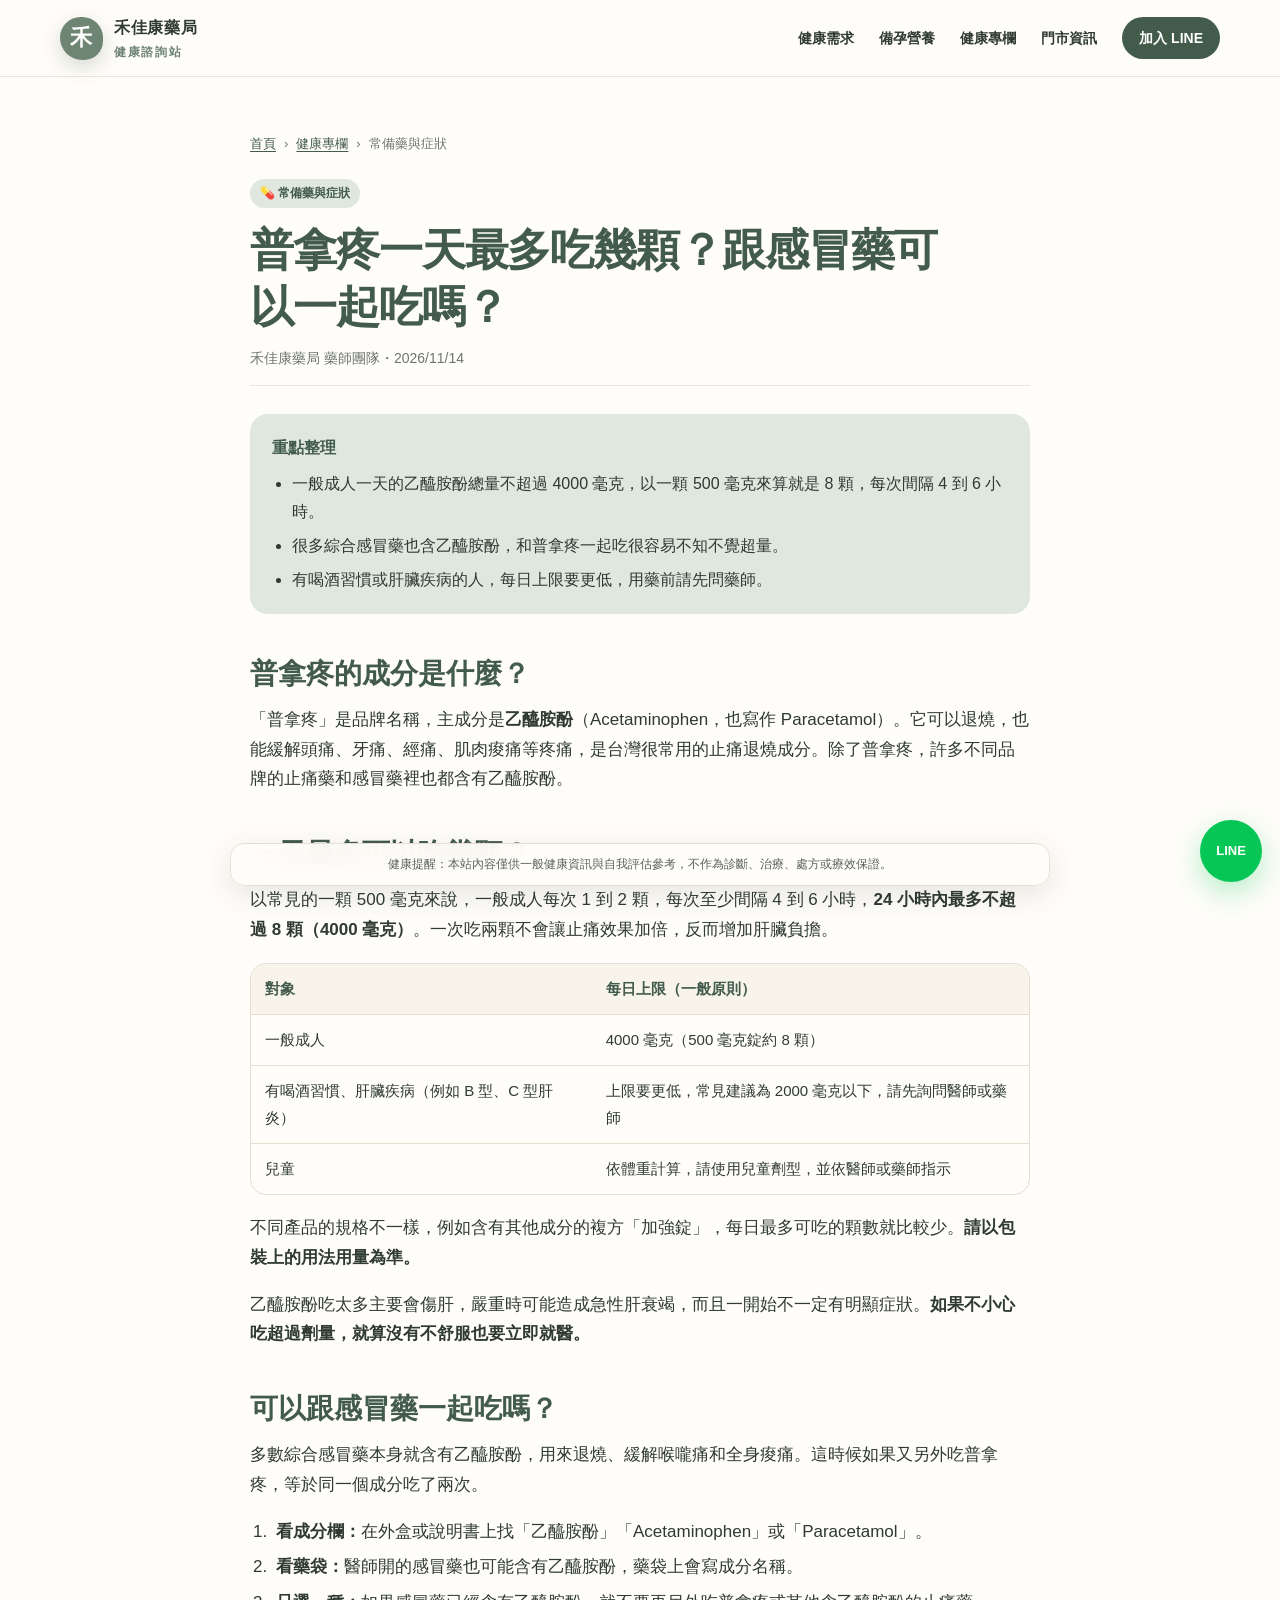
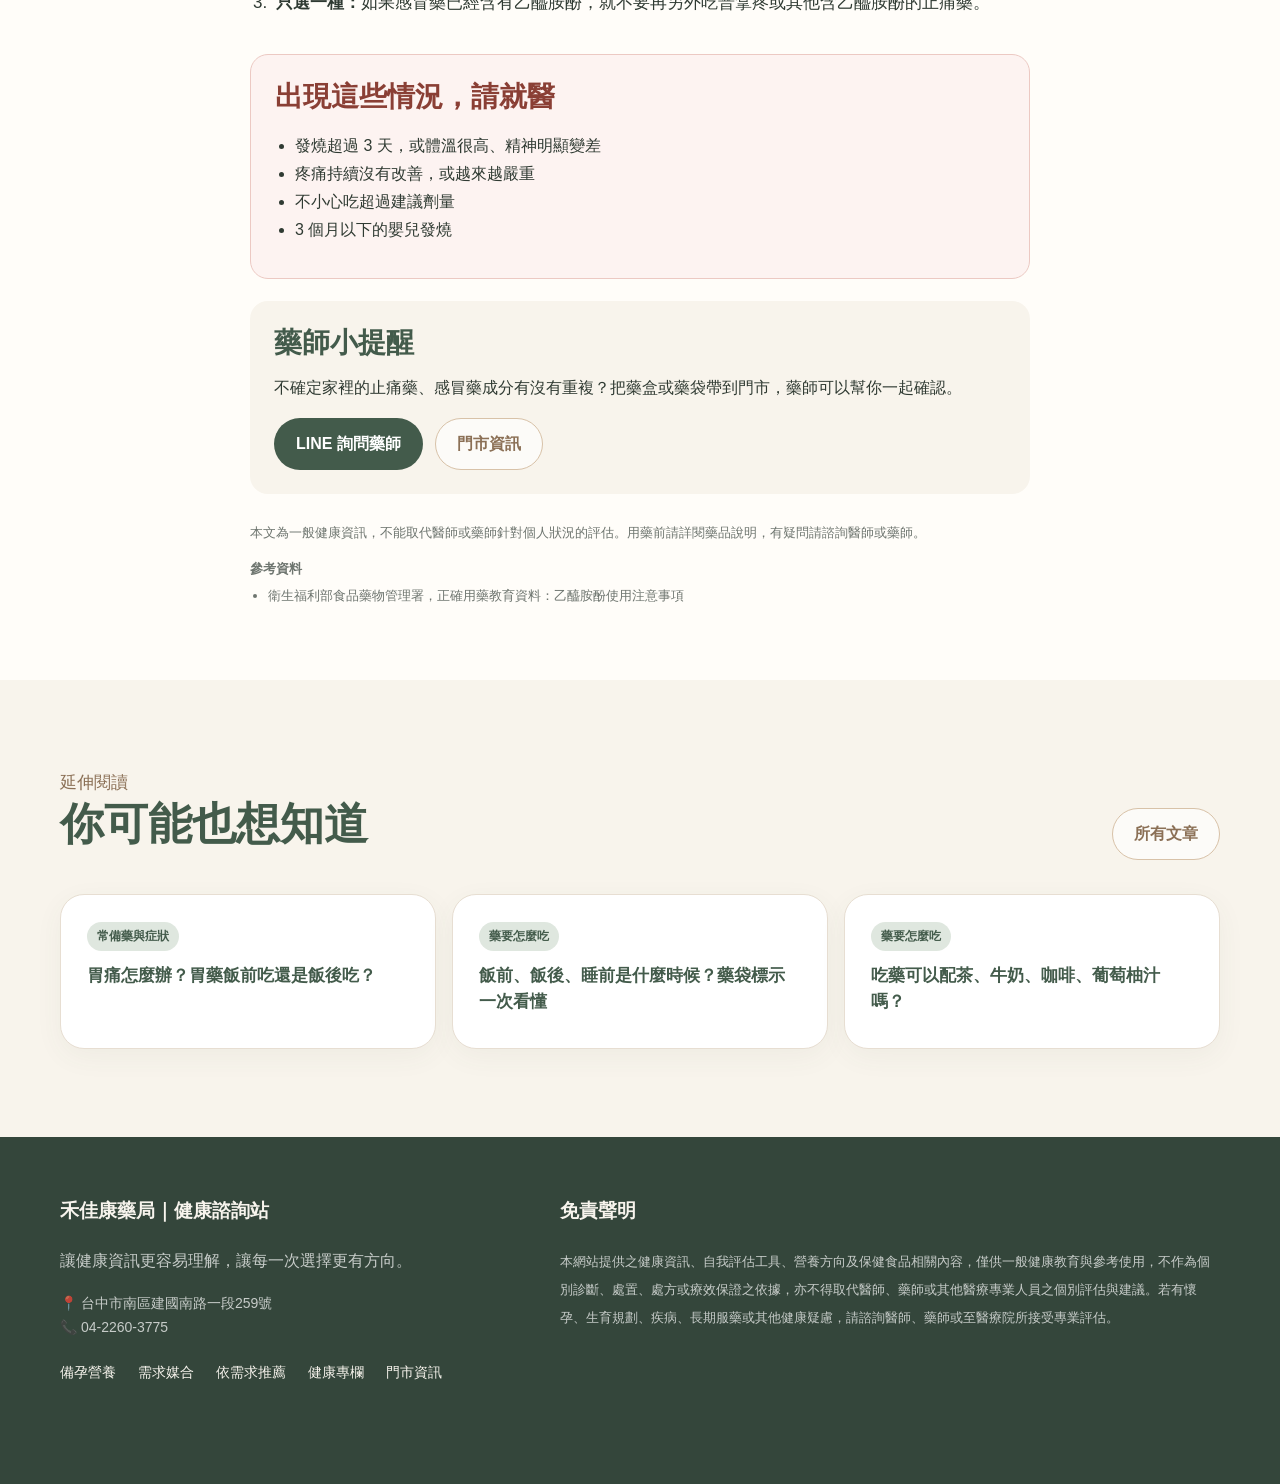
==== article-acetaminophen.html @ c3a97b8a "feat: add first six health column articles Co-Authored-By: Claude Opus 5.5 <noreply@anthropic.com> C" ====
<!doctype html>
<html lang="zh-Hant">
<head>
  <meta charset="utf-8">
  <meta name="viewport" content="width=device-width, initial-scale=1">
  <meta name="description" content="普拿疼的主成分是乙醯胺酚，成人一天最多 4000 毫克。藥師說明一天能吃幾顆、要間隔多久，以及為什麼不要和綜合感冒藥一起吃。">
  <meta name="theme-color" content="#435b4b">
  <meta property="og:type" content="article">
  <meta property="og:title" content="普拿疼一天最多吃幾顆？跟感冒藥可以一起吃嗎？">
  <meta property="og:description" content="普拿疼的主成分是乙醯胺酚，成人一天最多 4000 毫克。藥師說明一天能吃幾顆、要間隔多久，以及為什麼不要和綜合感冒藥一起吃。">
  <title>普拿疼一天最多吃幾顆？跟感冒藥可以一起吃嗎？｜禾佳康藥局健康專欄</title>
  <link rel="stylesheet" href="./assets/css/style.css?v=20261114-3">
  <script src="./assets/js/main.js?v=20261114-1" defer></script>
  <script type="application/ld+json">{"@context": "https://schema.org", "@type": "Article", "headline": "普拿疼一天最多吃幾顆？跟感冒藥可以一起吃嗎？", "description": "普拿疼的主成分是乙醯胺酚，成人一天最多 4000 毫克。藥師說明一天能吃幾顆、要間隔多久，以及為什麼不要和綜合感冒藥一起吃。", "datePublished": "2026-11-14", "dateModified": "2026-11-14", "inLanguage": "zh-Hant-TW", "author": {"@type": "Organization", "name": "禾佳康藥局 藥師團隊"}, "publisher": {"@type": "Organization", "name": "禾佳康藥局"}}</script>
</head>
<body>
  <a class="skip-link" href="#main">跳至主要內容</a>
  <header>
    <div class="wrap nav">
      <a class="brand" href="./index.html" aria-label="禾佳康藥局健康諮詢站首頁">
        <span class="logo" aria-hidden="true">禾</span>
        <span>禾佳康藥局<small>健康諮詢站</small></span>
      </a>
      <button class="menu-toggle" type="button" aria-expanded="false" aria-controls="site-nav" aria-label="開啟選單">☰</button>
      <nav class="navlinks" id="site-nav" aria-label="主要選單">
        <a href="./index.html#needs">健康需求</a>
        <a href="./fertility.html">備孕營養</a>
        <a href="./articles.html">健康專欄</a>
        <a href="./store.html">門市資訊</a>
        <a class="navbtn" href="https://lin.ee/Olm3eqO" target="_blank" rel="noopener">加入 LINE</a>
      </nav>
    </div>
  </header>

  <main id="main">
    <article class="article">
      <div class="wrap article-wrap">
        <nav class="breadcrumb" aria-label="導覽路徑"><a href="./index.html">首頁</a><span aria-hidden="true">›</span><a href="./articles.html">健康專欄</a><span aria-hidden="true">›</span><span>常備藥與症狀</span></nav>
        <header class="article-head">
          <span class="badge">💊 常備藥與症狀</span>
          <h1>普拿疼一天最多吃幾顆？跟感冒藥可以一起吃嗎？</h1>
          <p class="byline">禾佳康藥局 藥師團隊・<time datetime="2026-11-14">2026/11/14</time></p>
        </header>

        <div class="key-points" role="note">
          <strong>重點整理</strong>
          <ul><li>一般成人一天的乙醯胺酚總量不超過 4000 毫克，以一顆 500 毫克來算就是 8 顆，每次間隔 4 到 6 小時。</li><li>很多綜合感冒藥也含乙醯胺酚，和普拿疼一起吃很容易不知不覺超量。</li><li>有喝酒習慣或肝臟疾病的人，每日上限要更低，用藥前請先問藥師。</li></ul>
        </div>

        <div class="article-body">
<h2>普拿疼的成分是什麼？</h2>
<p>「普拿疼」是品牌名稱，主成分是<strong>乙醯胺酚</strong>（Acetaminophen，也寫作 Paracetamol）。它可以退燒，也能緩解頭痛、牙痛、經痛、肌肉痠痛等疼痛，是台灣很常用的止痛退燒成分。除了普拿疼，許多不同品牌的止痛藥和感冒藥裡也都含有乙醯胺酚。</p>

<h2>一天最多可以吃幾顆？</h2>
<p>以常見的一顆 500 毫克來說，一般成人每次 1 到 2 顆，每次至少間隔 4 到 6 小時，<strong>24 小時內最多不超過 8 顆（4000 毫克）</strong>。一次吃兩顆不會讓止痛效果加倍，反而增加肝臟負擔。</p>
<div class="table-wrap"><table>
<thead><tr><th scope="col">對象</th><th scope="col">每日上限（一般原則）</th></tr></thead>
<tbody>
<tr><td>一般成人</td><td>4000 毫克（500 毫克錠約 8 顆）</td></tr>
<tr><td>有喝酒習慣、肝臟疾病（例如 B 型、C 型肝炎）</td><td>上限要更低，常見建議為 2000 毫克以下，請先詢問醫師或藥師</td></tr>
<tr><td>兒童</td><td>依體重計算，請使用兒童劑型，並依醫師或藥師指示</td></tr>
</tbody></table></div>
<p>不同產品的規格不一樣，例如含有其他成分的複方「加強錠」，每日最多可吃的顆數就比較少。<strong>請以包裝上的用法用量為準。</strong></p>
<p>乙醯胺酚吃太多主要會傷肝，嚴重時可能造成急性肝衰竭，而且一開始不一定有明顯症狀。<strong>如果不小心吃超過劑量，就算沒有不舒服也要立即就醫。</strong></p>

<h2>可以跟感冒藥一起吃嗎？</h2>
<p>多數綜合感冒藥本身就含有乙醯胺酚，用來退燒、緩解喉嚨痛和全身痠痛。這時候如果又另外吃普拿疼，等於同一個成分吃了兩次。</p>
<ol class="steps">
<li><strong>看成分欄：</strong>在外盒或說明書上找「乙醯胺酚」「Acetaminophen」或「Paracetamol」。</li>
<li><strong>看藥袋：</strong>醫師開的感冒藥也可能含有乙醯胺酚，藥袋上會寫成分名稱。</li>
<li><strong>只選一種：</strong>如果感冒藥已經含有乙醯胺酚，就不要再另外吃普拿疼或其他含乙醯胺酚的止痛藥。</li>
</ol>
</div>

        <div class="doctor-box">
          <h2>出現這些情況，請就醫</h2>
          <ul><li>發燒超過 3 天，或體溫很高、精神明顯變差</li><li>疼痛持續沒有改善，或越來越嚴重</li><li>不小心吃超過建議劑量</li><li>3 個月以下的嬰兒發燒</li></ul>
        </div>

        <div class="tip-box">
          <h2>藥師小提醒</h2>
          <p>不確定家裡的止痛藥、感冒藥成分有沒有重複？把藥盒或藥袋帶到門市，藥師可以幫你一起確認。</p>
          <div class="cta"><a class="btn btn-line" href="https://lin.ee/Olm3eqO" target="_blank" rel="noopener">LINE 詢問藥師</a><a class="btn btn-soft" href="./store.html">門市資訊</a></div>
        </div>

        <p class="article-disclaimer">本文為一般健康資訊，不能取代醫師或藥師針對個人狀況的評估。用藥前請詳閱藥品說明，有疑問請諮詢醫師或藥師。</p>
        <div class="refs"><strong>參考資料</strong><ul><li>衛生福利部食品藥物管理署，正確用藥教育資料：乙醯胺酚使用注意事項</li></ul></div>
      </div>
    </article>

    <section class="alt">
      <div class="wrap">
        <div class="section-head"><div><span class="section-index">延伸閱讀</span><h2>你可能也想知道</h2></div><a class="btn btn-soft" href="./articles.html">所有文章</a></div>
        <div class="related-grid"><a class="card related-card" href="./article-stomach-medicine.html"><span class="badge">常備藥與症狀</span><h3>胃痛怎麼辦？胃藥飯前吃還是飯後吃？</h3></a><a class="card related-card" href="./article-medication-timing.html"><span class="badge">藥要怎麼吃</span><h3>飯前、飯後、睡前是什麼時候？藥袋標示一次看懂</h3></a><a class="card related-card" href="./article-drug-drinks.html"><span class="badge">藥要怎麼吃</span><h3>吃藥可以配茶、牛奶、咖啡、葡萄柚汁嗎？</h3></a></div>
      </div>
    </section>
  </main>

  <footer class="footer">
    <div class="wrap footer-grid">
      <div><h3>禾佳康藥局｜健康諮詢站</h3><p>讓健康資訊更容易理解，讓每一次選擇更有方向。</p><p class="footer-store">📍 台中市南區建國南路一段259號<br>📞 <a href="tel:+886422603775">04-2260-3775</a></p><div class="footer-links"><a href="./fertility.html">備孕營養</a><a href="./matching.html">需求媒合</a><a href="./products.html">依需求推薦</a><a href="./articles.html">健康專欄</a><a href="./store.html">門市資訊</a></div></div>
      <div><h3>免責聲明</h3><small>本網站提供之健康資訊、自我評估工具、營養方向及保健食品相關內容，僅供一般健康教育與參考使用，不作為個別診斷、處置、處方或療效保證之依據，亦不得取代醫師、藥師或其他醫療專業人員之個別評估與建議。若有懷孕、生育規劃、疾病、長期服藥或其他健康疑慮，請諮詢醫師、藥師或至醫療院所接受專業評估。</small></div>
    </div>
  </footer>

  <div class="fixed-disclaimer" role="note">健康提醒：本站內容僅供一般健康資訊與自我評估參考，不作為診斷、治療、處方或療效保證。</div>
  <a class="floating" href="https://lin.ee/Olm3eqO" target="_blank" rel="noopener" aria-label="加入禾佳康 LINE 官方帳號">LINE</a>
</body>
</html>
---- assets/css/style.css ----
:root {
  --cream: #f8f4ec;
  --paper: #fffdf9;
  --tea: #d8c2a8;
  --tea-dark: #8b7056;
  --green: #6f8574;
  --green-dark: #435b4b;
  --green-soft: #dfe7df;
  --ink: #2f3a32;
  --muted: #6e756f;
  --line: #e7ded2;
  --white: #fff;
  --shadow: 0 18px 50px rgba(67, 91, 75, .10);
  --radius: 24px;
  --content: 1160px;
}

* { box-sizing: border-box; }
html { scroll-behavior: smooth; }
body {
  margin: 0;
  color: var(--ink);
  background: var(--paper);
  font-family: "Noto Sans TC", "PingFang TC", "Microsoft JhengHei", sans-serif;
  line-height: 1.75;
}
a { color: inherit; text-decoration: none; }
a:focus-visible, button:focus-visible { outline: 3px solid rgba(67, 91, 75, .34); outline-offset: 3px; }
button, input { font: inherit; }
.wrap { width: min(calc(100% - 40px), var(--content)); margin-inline: auto; }
.skip-link { position: fixed; top: -60px; left: 16px; z-index: 100; padding: 10px 16px; background: var(--green-dark); color: white; border-radius: 8px; }
.skip-link:focus { top: 12px; }

header { position: sticky; top: 0; z-index: 50; background: rgba(255,253,249,.93); border-bottom: 1px solid rgba(231,222,210,.75); backdrop-filter: blur(14px); }
.nav { min-height: 76px; display: flex; align-items: center; justify-content: space-between; gap: 24px; }
.brand { display: flex; align-items: center; gap: 11px; font-weight: 800; letter-spacing: .04em; }
.brand small { display: block; color: var(--green); font-size: 12px; font-weight: 600; letter-spacing: .14em; }
.logo { width: 43px; height: 43px; display: grid; place-items: center; flex: 0 0 auto; border-radius: 50% 50% 46% 54%; color: white; background: var(--green); font-family: serif; font-size: 22px; box-shadow: 0 7px 20px rgba(67,91,75,.22); }
.navlinks { display: flex; align-items: center; gap: 25px; font-size: 14px; font-weight: 650; }
.navlinks a:not(.navbtn):hover, .navlinks a[aria-current="page"] { color: var(--green); }
.navbtn, .btn-line { background: var(--green-dark); color: white; }
.navbtn { padding: 9px 17px; border-radius: 999px; }
.menu-toggle { display: none; width: 44px; height: 44px; border: 0; border-radius: 50%; background: var(--green-soft); color: var(--green-dark); font-size: 21px; cursor: pointer; }

.hero { position: relative; overflow: hidden; padding: 92px 0 82px; background: radial-gradient(circle at 84% 22%, #e1e8df 0 13%, transparent 14%), linear-gradient(135deg, var(--cream), #f2eadf); }
.hero::after { content: ""; position: absolute; right: -70px; bottom: -110px; width: 330px; height: 330px; border: 1px solid rgba(111,133,116,.26); border-radius: 45% 55% 60% 40%; transform: rotate(18deg); }
.hero-grid { display: grid; grid-template-columns: 1.1fr .8fr; align-items: center; gap: 70px; }
.eyebrow, .tag { display: inline-flex; align-items: center; gap: 8px; padding: 7px 13px; border: 1px solid rgba(111,133,116,.25); border-radius: 999px; color: var(--green-dark); background: rgba(255,255,255,.58); font-size: 13px; font-weight: 750; letter-spacing: .08em; }
h1, h2, h3, p { margin-top: 0; }
h1 { max-width: 700px; margin: 20px 0 18px; font-family: "Noto Serif TC", "PMingLiU", serif; font-size: clamp(42px, 6vw, 72px); line-height: 1.18; letter-spacing: -.025em; color: var(--green-dark); }
h1 span { color: var(--tea-dark); }
.lead { max-width: 620px; color: #5e675f; font-size: 18px; }
.cta { display: flex; flex-wrap: wrap; gap: 12px; margin-top: 28px; }
.btn { min-height: 48px; display: inline-flex; align-items: center; justify-content: center; gap: 8px; padding: 11px 21px; border: 1px solid transparent; border-radius: 999px; font-weight: 750; transition: transform .2s, box-shadow .2s; cursor: pointer; }
.btn:hover { transform: translateY(-2px); box-shadow: 0 10px 24px rgba(67,91,75,.14); }
.btn-soft { border-color: var(--tea); color: var(--tea-dark); background: rgba(255,255,255,.65); }
.hero-card { position: relative; padding: 36px; border: 1px solid rgba(255,255,255,.8); border-radius: 36px 36px 90px 36px; background: rgba(255,255,255,.64); box-shadow: var(--shadow); }
.hero-card::before { content: "禾"; position: absolute; right: 28px; top: 16px; color: rgba(111,133,116,.1); font-family: serif; font-size: 92px; }
.hero-card .kicker { color: var(--tea-dark); font-size: 13px; font-weight: 800; letter-spacing: .15em; }
.hero-card h2 { margin: 8px 0 12px; color: var(--green-dark); font-family: serif; font-size: 30px; }
.mini-grid { display: grid; grid-template-columns: repeat(2, 1fr); gap: 10px; margin-top: 25px; }
.mini { padding: 13px; border-radius: 14px; background: var(--cream); color: var(--green-dark); text-align: center; font-size: 14px; font-weight: 700; }

section { padding: 88px 0; scroll-margin-top: 70px; }
.alt { background: var(--cream); }
.section-head { display: flex; justify-content: space-between; align-items: end; gap: 30px; margin-bottom: 34px; }
.title { margin-bottom: 32px; text-align: center; }
.section-head h2, .title h2 { margin-bottom: 8px; color: var(--green-dark); font-family: serif; font-size: clamp(30px, 4vw, 44px); line-height: 1.25; }
.section-head p, .title p { margin-bottom: 0; color: var(--muted); }
.section-index { color: var(--tea-dark); font-family: serif; font-size: 17px; }
.grid { display: grid; grid-template-columns: repeat(3, 1fr); gap: 18px; }
.card { display: block; padding: 26px; border: 1px solid var(--line); border-radius: var(--radius); background: var(--white); box-shadow: 0 8px 28px rgba(67,91,75,.055); transition: transform .2s, border-color .2s; }
a.card:hover { transform: translateY(-4px); border-color: var(--tea); }
.card h3 { margin: 12px 0 8px; color: var(--green-dark); font-size: 20px; }
.card p { margin-bottom: 0; color: var(--muted); font-size: 15px; }
.icon { width: 48px; height: 48px; display: grid; place-items: center; border-radius: 15px; background: var(--green-soft); font-size: 24px; }
.link-hint { display: inline-block; margin-top: 14px; color: var(--tea-dark); font-size: 14px; font-weight: 750; }

.feature { display: grid; grid-template-columns: .9fr 1.1fr; gap: 56px; align-items: center; }
.feature.reverse { grid-template-columns: 1.1fr .9fr; }
.feature-panel { min-height: 400px; display: grid; place-items: center; padding: 42px; overflow: hidden; border-radius: 42px; background: var(--green-soft); }
.feature-panel.tea { background: #eee2d3; }
.visual { width: min(100%, 360px); padding: 32px; border-radius: 28px; background: rgba(255,255,255,.78); box-shadow: var(--shadow); }
.visual-row { display: flex; align-items: center; gap: 13px; padding: 13px 0; border-bottom: 1px solid var(--line); }
.visual-row:last-child { border: 0; }
.dot { width: 11px; height: 11px; border-radius: 50%; background: var(--tea); }
.feature-copy h2 { margin-bottom: 14px; color: var(--green-dark); font-family: serif; font-size: clamp(30px, 4vw, 43px); }
.feature-copy > p { color: var(--muted); }
.checks { padding: 0; list-style: none; }
.checks li { position: relative; padding: 8px 0 8px 30px; }
.checks li::before { content: "✓"; position: absolute; left: 0; color: var(--green); font-weight: 900; }

.product-grid { display: grid; grid-template-columns: repeat(4, 1fr); gap: 16px; }
.badge { display: inline-block; padding: 4px 10px; border-radius: 999px; background: var(--green-soft); color: var(--green-dark); font-size: 12px; font-weight: 750; }
.event { display: grid; grid-template-columns: 1.2fr .8fr; overflow: hidden; border-radius: 32px; background: var(--green-dark); color: white; }
.event-copy { padding: 48px; }
.event-copy h2 { margin: 8px 0 12px; font-family: serif; font-size: clamp(30px, 4vw, 46px); }
.event-art { min-height: 300px; display: grid; place-items: center; background: linear-gradient(135deg, var(--tea), #eadbca); color: var(--green-dark); font-size: 94px; }
.about { display: grid; grid-template-columns: .85fr 1.15fr; gap: 60px; align-items: center; }
.about-mark { aspect-ratio: 1; display: grid; place-items: center; border-radius: 50% 50% 42% 58%; background: var(--cream); color: var(--green); font-family: serif; font-size: clamp(80px, 14vw, 150px); }

.fixed-disclaimer { position: fixed; left: 50%; bottom: 14px; z-index: 45; width: min(calc(100% - 110px), 820px); transform: translateX(-50%); padding: 10px 18px; border: 1px solid var(--line); border-radius: 14px; color: #59625b; background: rgba(255,253,249,.94); box-shadow: 0 8px 30px rgba(47,58,50,.12); backdrop-filter: blur(10px); font-size: 12px; text-align: center; }
.floating { position: fixed; right: 18px; bottom: 18px; z-index: 46; width: 62px; height: 62px; display: grid; place-items: center; border-radius: 50%; background: #06c755; color: white; box-shadow: 0 10px 30px rgba(6,199,85,.3); font-weight: 850; font-size: 13px; }
.floating:hover { transform: translateY(-2px); box-shadow: 0 13px 34px rgba(6,199,85,.38); }
.footer { padding: 58px 0 100px; background: #34463b; color: #f7f4ed; }
.footer-grid { display: grid; grid-template-columns: .8fr 1.2fr; gap: 60px; }
.footer p, .footer small { color: rgba(255,255,255,.72); }
.footer-links { display: flex; flex-wrap: wrap; gap: 14px 22px; margin-top: 20px; font-size: 14px; }

.page-hero { padding: 72px 0; background: var(--cream); }
.page-hero h1 { font-size: clamp(36px, 5vw, 58px); }
.coming { max-width: 700px; margin: auto; padding: 55px 30px; border: 1px solid var(--line); border-radius: var(--radius); text-align: center; background: white; }
.coming .emoji { font-size: 56px; }
.app { max-width: 780px; margin: auto; overflow: hidden; border: 1px solid var(--line); border-radius: var(--radius); background: white; box-shadow: var(--shadow); }
.app-head, .app-body { padding: 24px 30px; }
.app-head { border-bottom: 1px solid var(--line); background: #fffefa; }
.app-step { display: flex; align-items: baseline; justify-content: space-between; gap: 16px; }
.app-step span { color: var(--muted); font-size: 13px; }
.progress { height: 8px; margin-top: 12px; overflow: hidden; border-radius: 999px; background: var(--green-soft); }
.bar { width: 0; height: 100%; background: var(--green); transition: width .25s; }
.question-eyebrow, .result-kicker { color: var(--tea-dark); font-size: 13px; font-weight: 800; letter-spacing: .09em; }
.question-help { margin-bottom: 18px; color: var(--muted); font-size: 14px; }
.quiz-options { display: grid; gap: 10px; margin: 20px 0; }
.quiz-option { position: relative; min-height: 54px; padding: 14px 46px 14px 16px; border: 1px solid var(--line); border-radius: 13px; background: white; color: var(--ink); text-align: left; cursor: pointer; }
.quiz-option::after { content: ""; position: absolute; right: 17px; top: 50%; width: 17px; height: 17px; transform: translateY(-50%); border: 2px solid #c8d1ca; border-radius: 50%; }
.quiz-option:hover, .quiz-option.selected { border-color: var(--green); background: var(--green-soft); }
.quiz-option.selected::after { border: 5px solid var(--green); background: white; }
.quiz-nav { display: flex; align-items: center; justify-content: space-between; gap: 12px; margin-top: 24px; }
.quiz-nav .btn { min-width: 120px; }
.validation-message { min-height: 24px; margin: -8px 0 0; color: #9a5148; font-size: 13px; }
.result-area { display: none; }
.result-area.show { display: block; }
.result-intro { color: var(--muted); }
.result-priorities { display: grid; gap: 12px; margin: 22px 0; }
.priority-card { padding: 17px 18px; border: 1px solid var(--line); border-radius: 16px; background: var(--cream); }
.priority-card strong { display: block; margin-bottom: 3px; color: var(--green-dark); }
.priority-card p { margin: 0; color: var(--muted); font-size: 14px; }
.answer-details { margin-top: 20px; border: 1px solid var(--line); border-radius: 16px; background: white; }
.answer-details summary { padding: 15px 18px; color: var(--green-dark); font-weight: 750; cursor: pointer; }
.answer-details .summary { margin: 0 16px 16px; }
.summary { padding: 18px; border-radius: 14px; background: var(--cream); white-space: pre-line; }
.result-actions { align-items: center; }
.text-button { min-height: 44px; padding: 8px 10px; border: 0; color: var(--green-dark); background: transparent; font-weight: 750; text-decoration: underline; text-underline-offset: 4px; cursor: pointer; }
.copy-status { min-height: 24px; margin: 8px 0 0; color: var(--green-dark); font-size: 14px; font-weight: 700; }
.notice { margin-top: 20px; padding: 12px 15px; border-left: 3px solid var(--tea); background: rgba(255,255,255,.5); color: var(--muted); font-size: 13px; }

/* 門市與藥師 */
.store-grid { display: grid; grid-template-columns: 1fr 1fr; gap: 22px; align-items: start; }
.store-side { display: grid; gap: 18px; }
.info-list { display: grid; gap: 14px; margin: 0 0 24px; }
.info-list > div { display: grid; grid-template-columns: 92px 1fr; gap: 10px; padding-bottom: 14px; border-bottom: 1px solid var(--line); }
.info-list dt { display: flex; gap: 6px; color: var(--green-dark); font-weight: 750; }
.info-list dd { margin: 0; }
.text-link { color: var(--green-dark); font-weight: 700; text-decoration: underline; text-underline-offset: 4px; }
.info-title { margin: 0 0 10px; color: var(--green-dark); }
.hours { width: 100%; border-collapse: collapse; font-size: 15px; }
.hours th, .hours td { padding: 8px 12px; border-bottom: 1px solid var(--line); text-align: left; }
.hours th { width: 40%; color: var(--muted); font-weight: 650; }
.hours tr.today { background: var(--green-soft); }
.hours tr.today th { color: var(--green-dark); font-weight: 800; }
.hours tr.today th::after { content: "今天"; margin-left: 8px; padding: 1px 8px; border-radius: 999px; background: var(--green-dark); color: white; font-size: 11px; }
.hours-note { margin: 12px 0 0; color: var(--muted); font-size: 14px; }
.map-frame { overflow: hidden; aspect-ratio: 4 / 3; border: 1px solid var(--line); border-radius: var(--radius); background: var(--cream); }
.map-frame iframe { width: 100%; height: 100%; border: 0; display: block; }
.store-strip { display: grid; grid-template-columns: repeat(3, 1fr); gap: 16px; margin-top: 28px; }
.store-strip .card { padding: 20px 22px; }
.store-strip strong { display: block; color: var(--green-dark); }
.store-strip span { color: var(--muted); font-size: 14px; }
.footer-store { font-size: 14px; }

/* 健康專欄 */
.media-list { display: grid; gap: 16px; }
.media-meta { display: flex; flex-wrap: wrap; align-items: center; gap: 10px; color: var(--muted); font-size: 13px; }
.media-card h3 { font-size: 22px; }
.topic-card ul { margin: 0; padding-left: 18px; color: var(--muted); font-size: 15px; }
.topic-card li + li { margin-top: 6px; }

.article-grid { display: grid; grid-template-columns: repeat(3, 1fr); gap: 18px; }
.article-card h3 { font-size: 19px; line-height: 1.5; }
.article { padding: 56px 0 72px; }
.article-wrap { max-width: 780px; }
.breadcrumb { display: flex; flex-wrap: wrap; gap: 8px; margin-bottom: 22px; color: var(--muted); font-size: 13px; }
.breadcrumb a { color: var(--green-dark); text-decoration: underline; text-underline-offset: 3px; }
.article-head h1 { margin: 14px 0 10px; font-size: clamp(30px, 4.6vw, 44px); line-height: 1.3; }
.byline { color: var(--muted); font-size: 14px; }
.key-points { margin: 28px 0 8px; padding: 20px 22px; border-radius: 18px; background: var(--green-soft); }
.key-points strong { color: var(--green-dark); }
.key-points ul { margin: 8px 0 0; padding-left: 20px; }
.key-points li + li { margin-top: 6px; }
.article-body { font-size: 17px; }
.article-body h2, .doctor-box h2, .tip-box h2 { margin: 40px 0 12px; color: var(--green-dark); font-family: serif; font-size: clamp(23px, 3vw, 28px); line-height: 1.4; }
.article-body a { color: var(--green-dark); text-decoration: underline; text-underline-offset: 3px; }
.article-body ul, .article-body ol { padding-left: 22px; }
.article-body li + li { margin-top: 6px; }
.table-wrap { overflow-x: auto; margin: 18px 0; border: 1px solid var(--line); border-radius: 16px; }
.table-wrap table { width: 100%; min-width: 520px; border-collapse: collapse; font-size: 15px; }
.table-wrap th, .table-wrap td { padding: 12px 14px; border-bottom: 1px solid var(--line); text-align: left; vertical-align: top; }
.table-wrap thead th { background: var(--cream); color: var(--green-dark); }
.table-wrap tr:last-child td { border-bottom: 0; }
.steps li { padding-left: 4px; }
.doctor-box { margin-top: 36px; padding: 4px 24px 18px; border: 1px solid #ecc9c3; border-radius: 18px; background: #fdf3f1; }
.doctor-box h2 { margin-top: 18px; color: #8a3f35; }
.doctor-box ul { padding-left: 20px; }
.tip-box { margin-top: 22px; padding: 4px 24px 24px; border-radius: 18px; background: var(--cream); }
.tip-box h2 { margin-top: 18px; }
.tip-box .cta { margin-top: 14px; }
.article-disclaimer { margin-top: 28px; color: var(--muted); font-size: 13px; }
.refs { color: var(--muted); font-size: 13px; }
.refs ul { margin: 4px 0 0; padding-left: 18px; }
.related-grid { display: grid; grid-template-columns: repeat(3, 1fr); gap: 16px; }
.related-card h3 { font-size: 17px; line-height: 1.5; }

@media (max-width: 900px) {
  .menu-toggle { display: grid; place-items: center; }
  .menu-toggle + .navlinks { position: absolute; top: 76px; left: 20px; right: 20px; display: none; align-items: stretch; padding: 18px; border: 1px solid var(--line); border-radius: 18px; background: var(--paper); box-shadow: var(--shadow); }
  .menu-toggle + .navlinks.open { display: grid; }
  .menu-toggle + .navlinks .navbtn { text-align: center; }
  .navlinks a { padding: 7px; }
  .hero-grid, .feature, .feature.reverse, .about { grid-template-columns: 1fr; }
  .hero { padding-top: 66px; }
  .hero-card { max-width: 570px; }
  .grid { grid-template-columns: repeat(2, 1fr); }
  .product-grid { grid-template-columns: repeat(2, 1fr); }
  .event { grid-template-columns: 1fr; }
  .event-art { min-height: 190px; }
  .store-grid { grid-template-columns: 1fr; }
  .store-strip { grid-template-columns: 1fr; }
  .article-grid, .related-grid { grid-template-columns: 1fr 1fr; }
}

@media (max-width: 620px) {
  .wrap { width: min(calc(100% - 28px), var(--content)); }
  section { padding: 64px 0; }
  h1 { font-size: 40px; }
  .lead { font-size: 16px; }
  .hero-grid { gap: 42px; }
  .nav { min-height: 70px; }
  .menu-toggle + .navlinks { top: 70px; left: 14px; right: 14px; }
  .brand { font-size: 15px; }
  .brand small { font-size: 11px; }
  .logo { width: 40px; height: 40px; }
  .hero-card { padding: 26px; border-radius: 26px 26px 68px 26px; }
  .grid, .product-grid { grid-template-columns: 1fr; }
  .section-head { display: block; }
  .feature-panel { min-height: 310px; padding: 22px; border-radius: 28px; }
  .event-copy { padding: 32px 25px; }
  .footer-grid { grid-template-columns: 1fr; gap: 28px; }
  .fixed-disclaimer { display: none; }
  .floating { right: 12px; bottom: 12px; width: 58px; height: 58px; }
  .footer { padding-bottom: 92px; }
  .app-head, .app-body { padding: 22px 18px; }
  .quiz-option { min-height: 50px; }
  .info-list > div { grid-template-columns: 1fr; gap: 2px; }
  .article-grid, .related-grid { grid-template-columns: 1fr; }
  .article { padding-top: 36px; }
  .article-head h1 { font-size: 28px; }
  .article-body { font-size: 16px; }
  .doctor-box, .tip-box { padding-inline: 18px; }
}

@media (prefers-reduced-motion: reduce) {
  html { scroll-behavior: auto; }
  *, *::before, *::after { transition: none !important; }
}
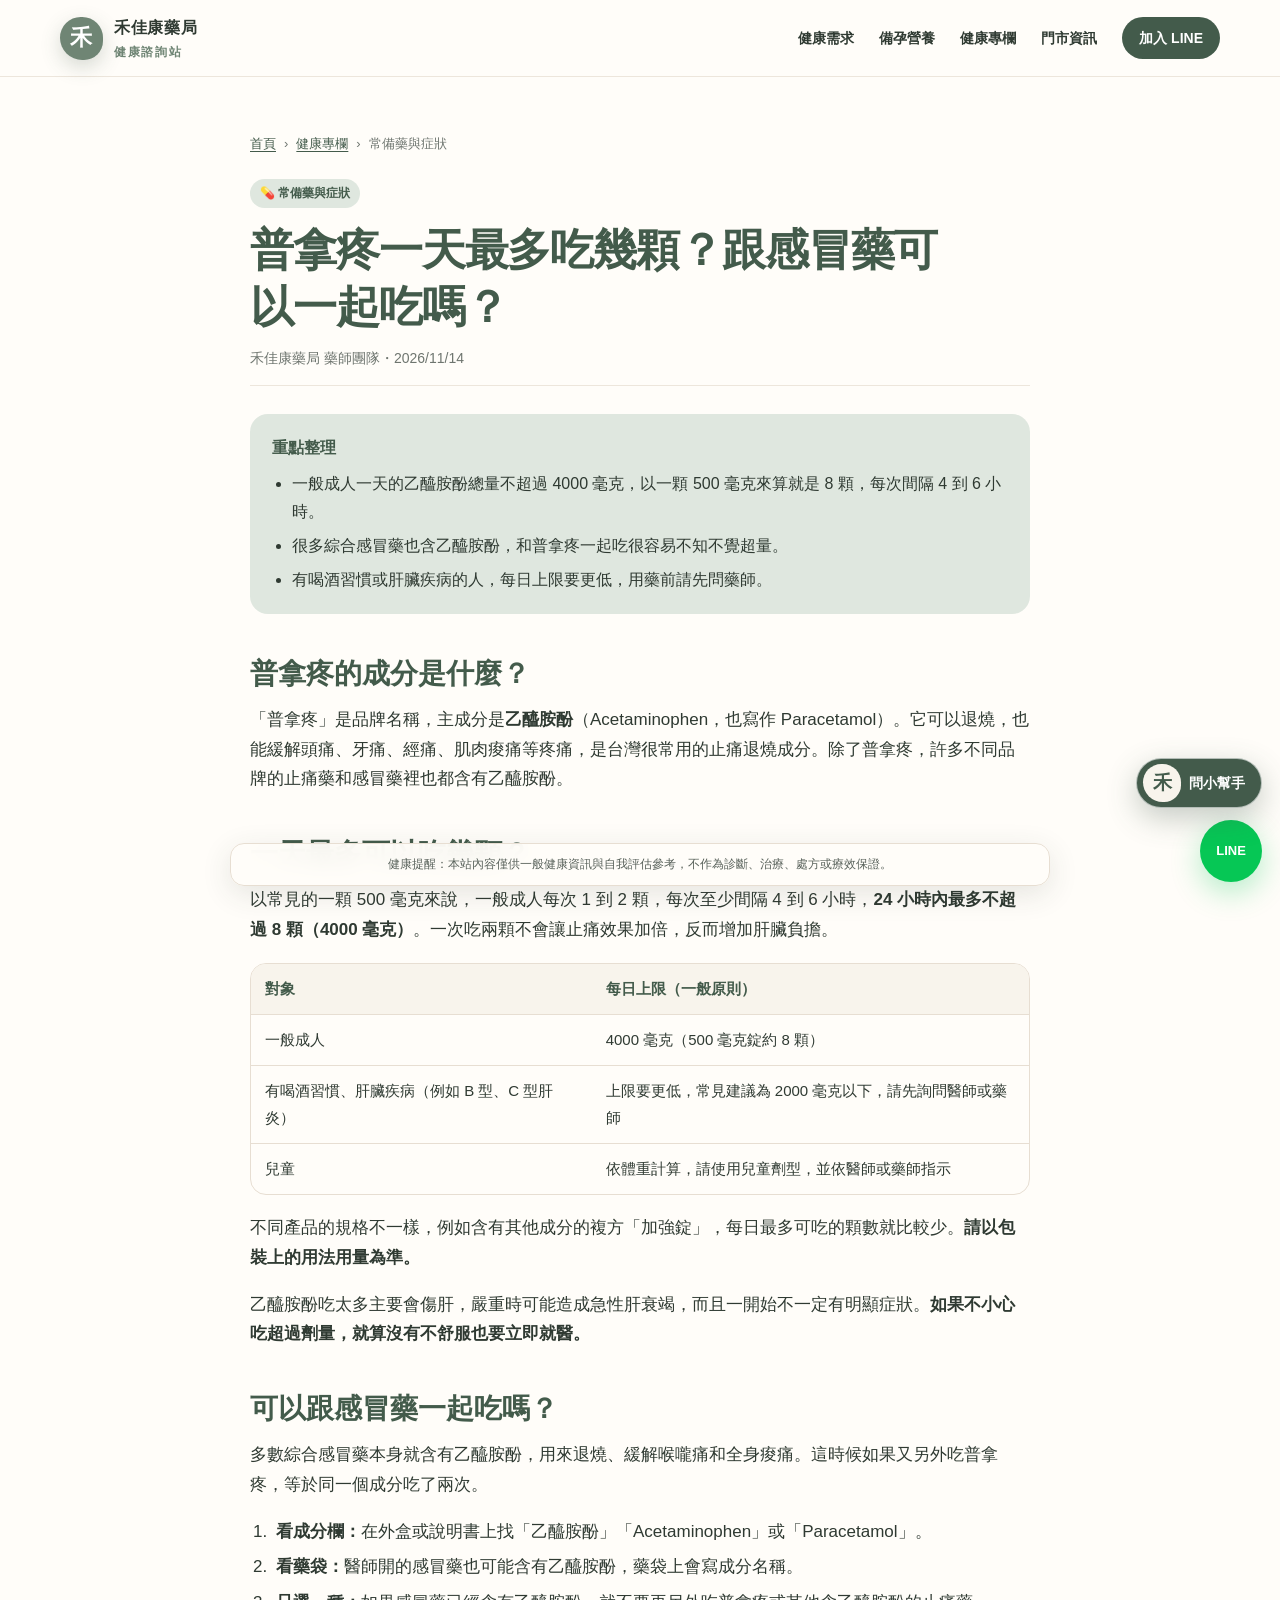
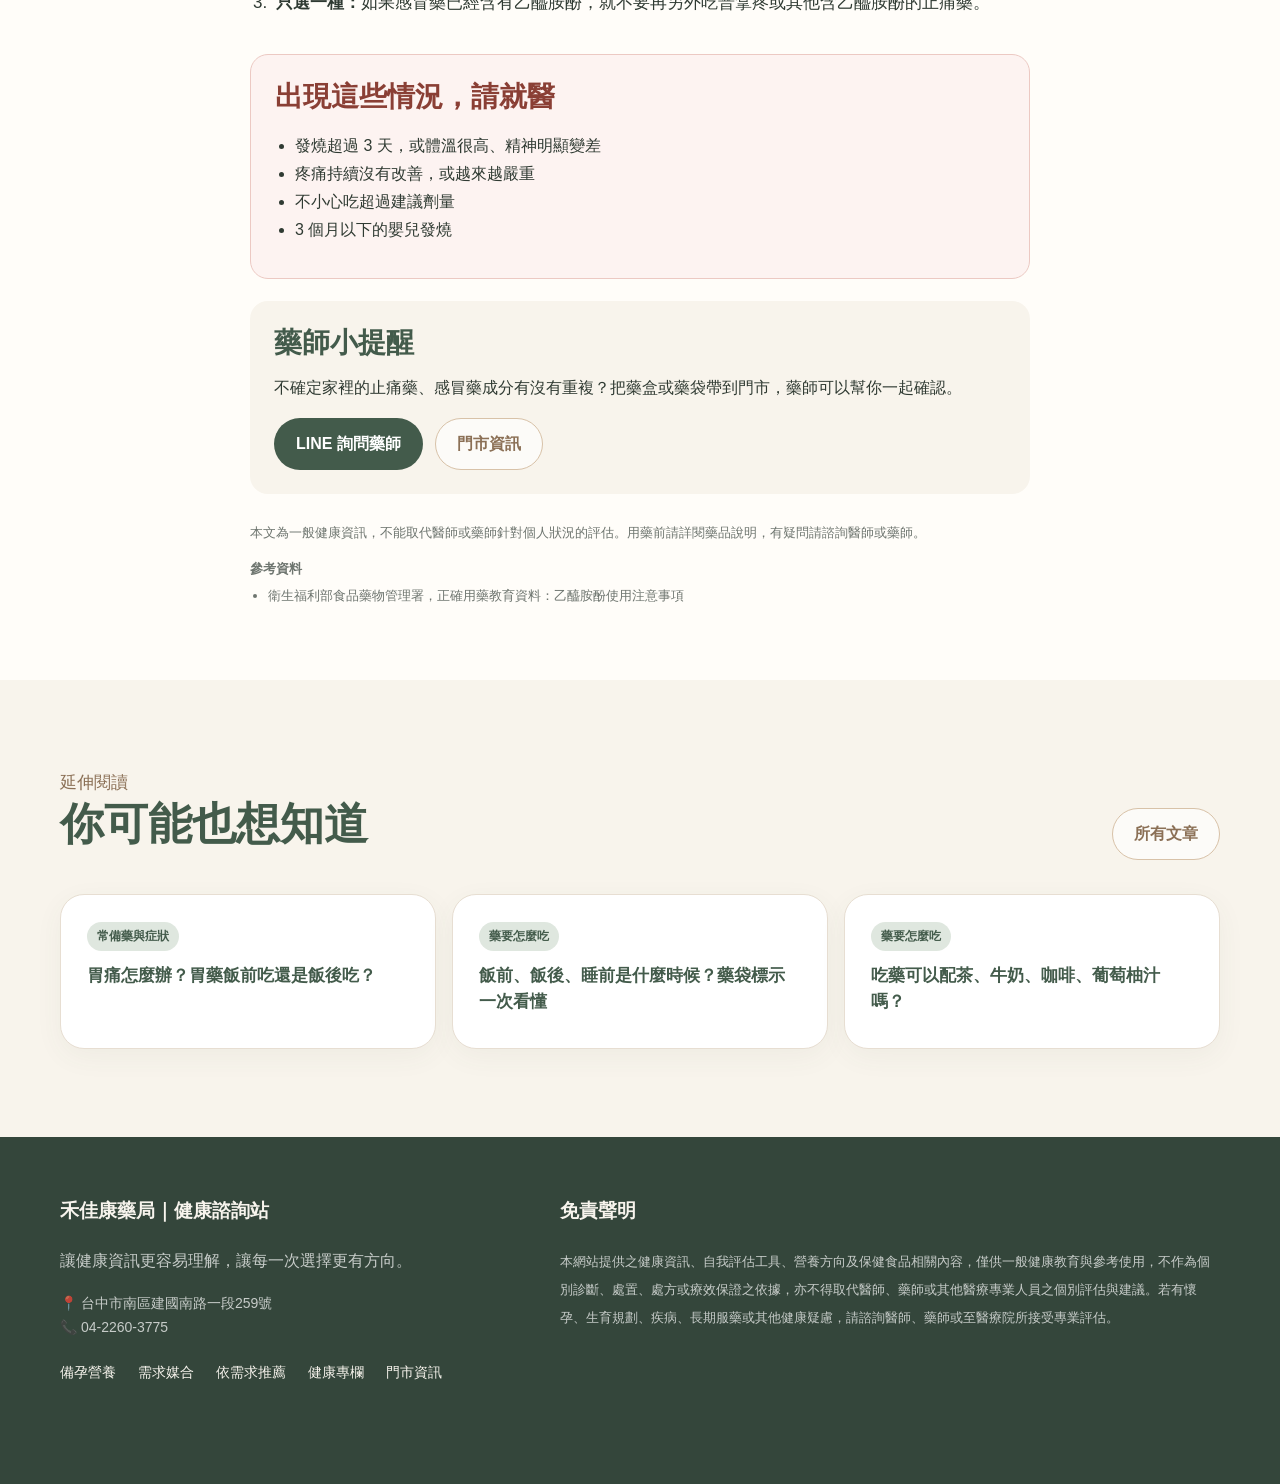
==== commit e56afe89: "feat: add AI store assistant chat widget Floating helper on every page answers store FAQs (hours wit" ====
--- a/article-acetaminophen.html
+++ b/article-acetaminophen.html
@@ -9,8 +9,9 @@
   <meta property="og:title" content="普拿疼一天最多吃幾顆？跟感冒藥可以一起吃嗎？">
   <meta property="og:description" content="普拿疼的主成分是乙醯胺酚，成人一天最多 4000 毫克。藥師說明一天能吃幾顆、要間隔多久，以及為什麼不要和綜合感冒藥一起吃。">
   <title>普拿疼一天最多吃幾顆？跟感冒藥可以一起吃嗎？｜禾佳康藥局健康專欄</title>
-  <link rel="stylesheet" href="./assets/css/style.css?v=20261114-3">
+  <link rel="stylesheet" href="./assets/css/style.css?v=20261114-4">
   <script src="./assets/js/main.js?v=20261114-1" defer></script>
+  <script src="./assets/js/assistant.js?v=20261114-1" defer></script>
   <script type="application/ld+json">{"@context": "https://schema.org", "@type": "Article", "headline": "普拿疼一天最多吃幾顆？跟感冒藥可以一起吃嗎？", "description": "普拿疼的主成分是乙醯胺酚，成人一天最多 4000 毫克。藥師說明一天能吃幾顆、要間隔多久，以及為什麼不要和綜合感冒藥一起吃。", "datePublished": "2026-11-14", "dateModified": "2026-11-14", "inLanguage": "zh-Hant-TW", "author": {"@type": "Organization", "name": "禾佳康藥局 藥師團隊"}, "publisher": {"@type": "Organization", "name": "禾佳康藥局"}}</script>
 </head>
 <body>
--- a/assets/css/style.css
+++ b/assets/css/style.css
@@ -262,3 +262,45 @@
   html { scroll-behavior: auto; }
   *, *::before, *::after { transition: none !important; }
 }
+
+/* ============ AI 門市小幫手 ============ */
+.ai-launcher { position: fixed; right: 18px; bottom: 92px; z-index: 47; display: flex; align-items: center; gap: 8px; height: 50px; padding: 0 16px 0 6px; border: 1px solid rgba(255,255,255,.6); border-radius: 999px; background: var(--green-dark); color: white; box-shadow: 0 10px 30px rgba(67,91,75,.3); font-weight: 750; font-size: 14px; cursor: pointer; transition: transform .2s, box-shadow .2s; }
+.ai-launcher:hover { transform: translateY(-2px); box-shadow: 0 13px 34px rgba(67,91,75,.38); }
+.ai-launcher-icon { width: 38px; height: 38px; display: grid; place-items: center; border-radius: 50% 50% 46% 54%; background: var(--cream); color: var(--green-dark); font-family: serif; font-size: 19px; }
+.ai-panel { position: fixed; right: 18px; bottom: 154px; z-index: 60; width: min(380px, calc(100vw - 36px)); height: min(560px, calc(100vh - 190px)); display: flex; flex-direction: column; overflow: hidden; border: 1px solid var(--line); border-radius: 22px; background: var(--paper); box-shadow: 0 24px 60px rgba(47,58,50,.22); }
+.ai-panel[hidden] { display: none; }
+.ai-head { flex: 0 0 auto; display: flex; align-items: center; justify-content: space-between; gap: 10px; padding: 14px 14px 14px 16px; background: var(--green-dark); color: white; }
+.ai-title { display: flex; align-items: center; gap: 10px; line-height: 1.35; }
+.ai-title strong { display: block; font-size: 15px; }
+.ai-title small { display: block; opacity: .8; font-size: 11.5px; }
+.ai-avatar { width: 36px; height: 36px; flex: 0 0 auto; display: grid; place-items: center; border-radius: 50% 50% 46% 54%; background: var(--cream); color: var(--green-dark); font-family: serif; font-size: 18px; }
+.ai-close { width: 36px; height: 36px; flex: 0 0 auto; border: 0; border-radius: 50%; background: rgba(255,255,255,.14); color: white; font-size: 22px; line-height: 1; cursor: pointer; }
+.ai-log { flex: 1; min-height: 0; overflow-y: auto; padding: 16px 14px 8px; background: var(--cream); overscroll-behavior: contain; }
+.ai-msg { display: flex; margin-bottom: 10px; }
+.ai-user { justify-content: flex-end; }
+.ai-bubble { max-width: 86%; padding: 10px 13px; border-radius: 16px; font-size: 14px; line-height: 1.65; overflow-wrap: anywhere; }
+.ai-bubble p { margin: 0; }
+.ai-bubble p + p { margin-top: 4px; }
+.ai-bot .ai-bubble { border: 1px solid var(--line); border-bottom-left-radius: 5px; background: white; }
+.ai-user .ai-bubble { border-bottom-right-radius: 5px; background: var(--green); color: white; }
+.ai-urgent .ai-bubble { border-color: #ecc9c3; background: #fdf3f1; color: #6d3129; }
+.ai-typing .ai-bubble { color: var(--muted); letter-spacing: .2em; }
+.ai-actions { display: flex; flex-wrap: wrap; gap: 6px; margin-top: 9px; }
+.ai-action { padding: 5px 11px; border: 1px solid var(--green); border-radius: 999px; color: var(--green-dark); font-size: 13px; font-weight: 700; }
+.ai-action:hover { background: var(--green-soft); }
+.ai-chips { display: flex; gap: 6px; overflow-x: auto; padding: 9px 12px; border-top: 1px solid var(--line); scrollbar-width: none; }
+.ai-chips::-webkit-scrollbar { display: none; }
+.ai-chip { flex: 0 0 auto; padding: 5px 11px; border: 1px solid var(--tea); border-radius: 999px; background: white; color: var(--tea-dark); font-size: 13px; cursor: pointer; }
+.ai-chip:hover { background: var(--cream); }
+.ai-form { display: flex; gap: 8px; padding: 0 12px 8px; }
+.ai-input { flex: 1; min-width: 0; height: 42px; padding: 0 14px; border: 1px solid var(--line); border-radius: 999px; background: white; color: var(--ink); font-size: 16px; }
+.ai-input:focus { outline: 2px solid rgba(67,91,75,.3); border-color: var(--green); }
+.ai-send { height: 42px; padding: 0 16px; border: 0; border-radius: 999px; background: var(--green-dark); color: white; font-weight: 750; cursor: pointer; }
+.ai-note { margin: 0; padding: 0 14px 10px; color: var(--muted); font-size: 11px; line-height: 1.5; }
+
+@media (max-width: 620px) {
+  .ai-launcher { right: 12px; bottom: 80px; height: 46px; padding-right: 13px; font-size: 13px; }
+  .ai-launcher-icon { width: 34px; height: 34px; font-size: 17px; }
+  .ai-panel { right: 0; left: 0; bottom: 0; width: 100%; height: min(88vh, 640px); height: min(88dvh, 640px); border-radius: 22px 22px 0 0; }
+  body.ai-open .ai-launcher, body.ai-open .floating { display: none; }
+}
